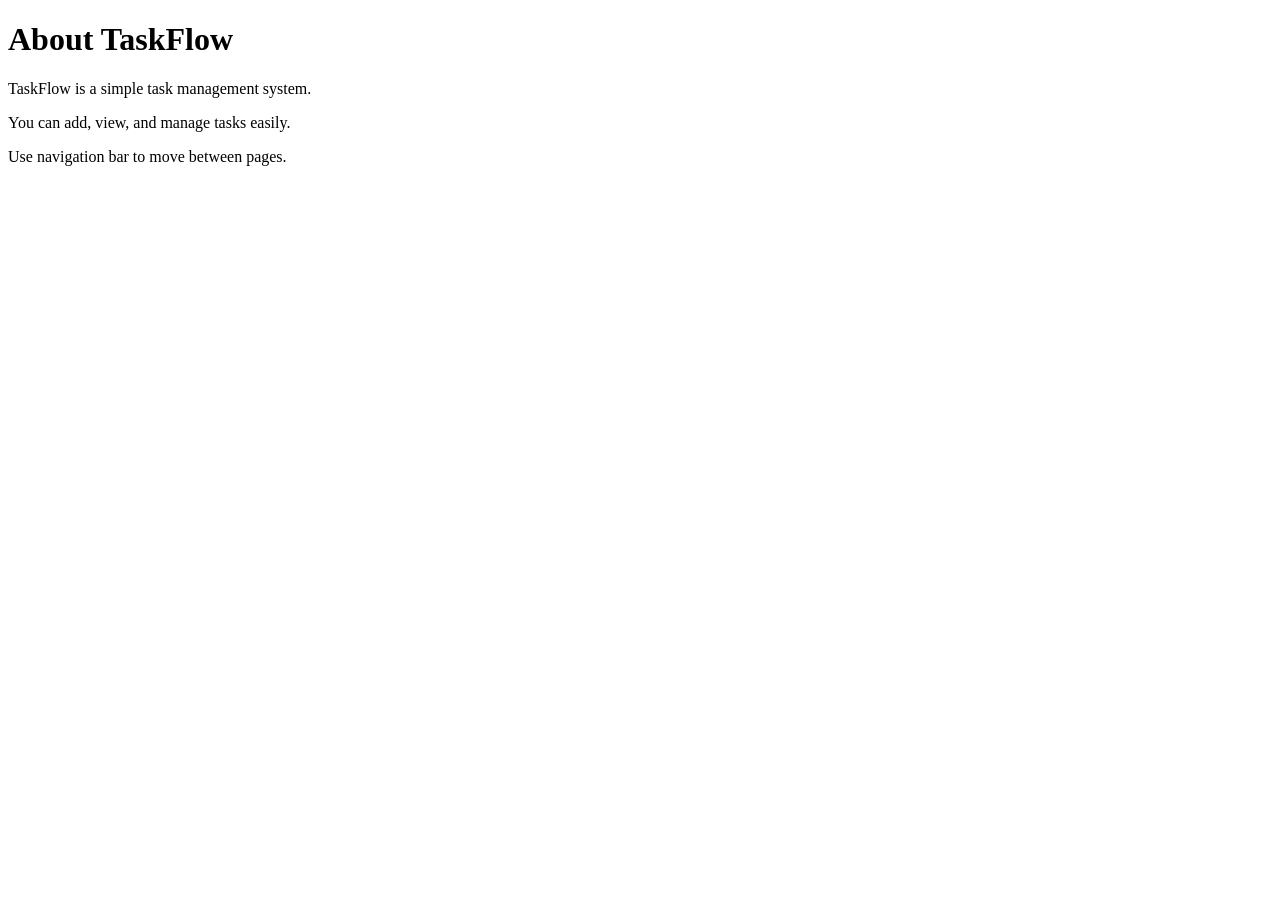
==== about.html @ 2f013977 "Add About page" ====
<!DOCTYPE html>
<html>
<head>
    <title>About TaskFlow</title>
    <link rel="stylesheet" href="style.css">
</head>
<body>

<header>
    <h1>About TaskFlow</h1>
</header>

<div class="container">
    <div class="card">
        <p>TaskFlow is a simple task management system.</p>
        <p>You can add, view, and manage tasks easily.</p>
        <p>Use navigation bar to move between pages.</p>
    </div>
</div>

</body>
</html>
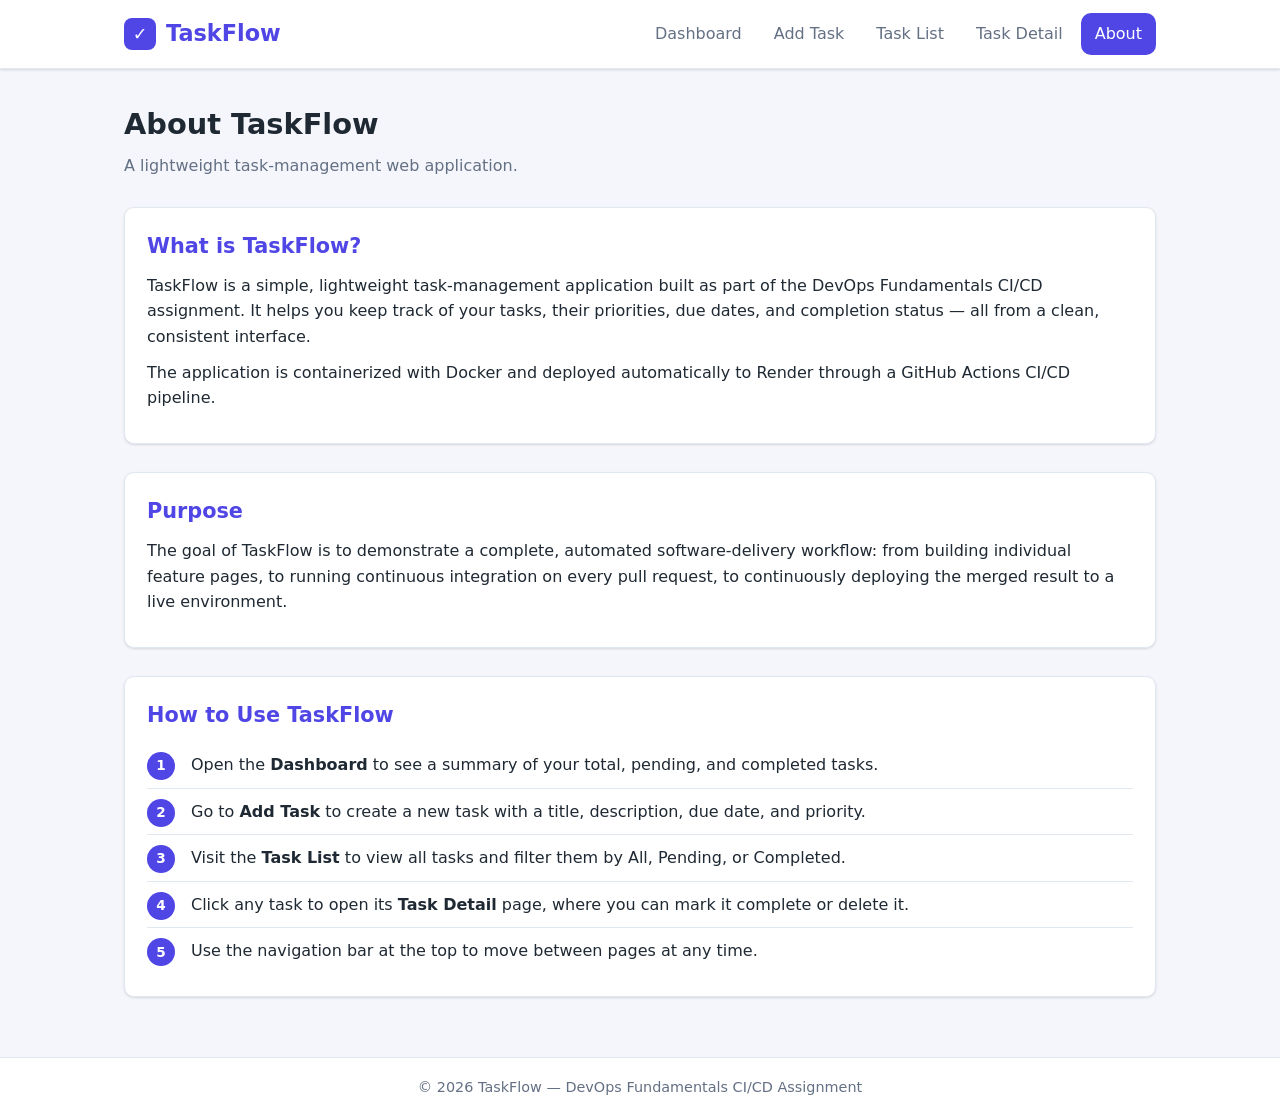
==== commit bfa78b6b: "Added About file" ====
--- a/about.html
+++ b/about.html
@@ -1,22 +1,67 @@
 <!DOCTYPE html>
-<html>
+<html lang="en">
 <head>
-    <title>About TaskFlow</title>
-    <link rel="stylesheet" href="style.css">
+  <meta charset="UTF-8" />
+  <meta name="viewport" content="width=device-width, initial-scale=1.0" />
+  <title>TaskFlow — About / Help</title>
+  <link rel="stylesheet" href="style.css" />
 </head>
 <body>
+  <header>
+    <div class="nav-container">
+      <a href="index.html" class="brand"><span class="logo">✓</span> TaskFlow</a>
+      <nav>
+        <ul>
+          <li><a href="index.html">Dashboard</a></li>
+          <li><a href="add-task.html">Add Task</a></li>
+          <li><a href="task-list.html">Task List</a></li>
+          <li><a href="task-detail.html">Task Detail</a></li>
+          <li><a href="about.html" class="active">About</a></li>
+        </ul>
+      </nav>
+    </div>
+  </header>
 
-<header>
-    <h1>About TaskFlow</h1>
-</header>
+  <main>
+    <h1 class="page-title">About TaskFlow</h1>
+    <p class="page-subtitle">A lightweight task-management web application.</p>
 
-<div class="container">
-    <div class="card">
-        <p>TaskFlow is a simple task management system.</p>
-        <p>You can add, view, and manage tasks easily.</p>
-        <p>Use navigation bar to move between pages.</p>
+    <div class="card about-section">
+      <h2>What is TaskFlow?</h2>
+      <p>
+        TaskFlow is a simple, lightweight task-management application built as part of the
+        DevOps Fundamentals CI/CD assignment. It helps you keep track of your tasks, their
+        priorities, due dates, and completion status — all from a clean, consistent interface.
+      </p>
+      <p>
+        The application is containerized with Docker and deployed automatically to Render
+        through a GitHub Actions CI/CD pipeline.
+      </p>
     </div>
-</div>
 
+    <div class="card about-section">
+      <h2>Purpose</h2>
+      <p>
+        The goal of TaskFlow is to demonstrate a complete, automated software-delivery workflow:
+        from building individual feature pages, to running continuous integration on every pull
+        request, to continuously deploying the merged result to a live environment.
+      </p>
+    </div>
+
+    <div class="card about-section">
+      <h2>How to Use TaskFlow</h2>
+      <ol class="steps">
+        <li>Open the <strong>Dashboard</strong> to see a summary of your total, pending, and completed tasks.</li>
+        <li>Go to <strong>Add Task</strong> to create a new task with a title, description, due date, and priority.</li>
+        <li>Visit the <strong>Task List</strong> to view all tasks and filter them by All, Pending, or Completed.</li>
+        <li>Click any task to open its <strong>Task Detail</strong> page, where you can mark it complete or delete it.</li>
+        <li>Use the navigation bar at the top to move between pages at any time.</li>
+      </ol>
+    </div>
+  </main>
+
+  <footer>
+    &copy; 2026 TaskFlow — DevOps Fundamentals CI/CD Assignment
+  </footer>
 </body>
 </html>
--- a/style.css
+++ b/style.css
@@ -0,0 +1,410 @@
+/* ============================================================
+   TaskFlow - Shared Stylesheet (style.css)
+   Consistent look & feel across all five pages.
+   ============================================================ */
+
+:root {
+  --bg: #f4f6fb;
+  --surface: #ffffff;
+  --primary: #4f46e5;
+  --primary-dark: #4338ca;
+  --text: #1f2933;
+  --muted: #647084;
+  --border: #e2e8f0;
+  --success: #16a34a;
+  --warning: #d97706;
+  --danger: #dc2626;
+  --high: #dc2626;
+  --medium: #d97706;
+  --low: #16a34a;
+  --radius: 10px;
+  --shadow: 0 1px 3px rgba(16, 24, 40, 0.08), 0 1px 2px rgba(16, 24, 40, 0.06);
+}
+
+* {
+  box-sizing: border-box;
+  margin: 0;
+  padding: 0;
+}
+
+body {
+  font-family: "Segoe UI", system-ui, -apple-system, Roboto, Helvetica, Arial, sans-serif;
+  background: var(--bg);
+  color: var(--text);
+  line-height: 1.6;
+  min-height: 100vh;
+  display: flex;
+  flex-direction: column;
+}
+
+/* ---------- Header & Navigation ---------- */
+header {
+  background: var(--surface);
+  border-bottom: 1px solid var(--border);
+  box-shadow: var(--shadow);
+}
+
+.nav-container {
+  max-width: 1080px;
+  margin: 0 auto;
+  padding: 0 24px;
+  display: flex;
+  align-items: center;
+  justify-content: space-between;
+  flex-wrap: wrap;
+}
+
+.brand {
+  display: flex;
+  align-items: center;
+  gap: 10px;
+  padding: 16px 0;
+  font-size: 1.4rem;
+  font-weight: 700;
+  color: var(--primary);
+  text-decoration: none;
+}
+
+.brand .logo {
+  width: 32px;
+  height: 32px;
+  background: var(--primary);
+  color: #fff;
+  border-radius: 8px;
+  display: grid;
+  place-items: center;
+  font-size: 1.1rem;
+}
+
+nav ul {
+  list-style: none;
+  display: flex;
+  gap: 4px;
+  flex-wrap: wrap;
+}
+
+nav a {
+  display: block;
+  padding: 8px 14px;
+  border-radius: var(--radius);
+  text-decoration: none;
+  color: var(--muted);
+  font-weight: 500;
+  transition: background 0.15s, color 0.15s;
+}
+
+nav a:hover {
+  background: var(--bg);
+  color: var(--text);
+}
+
+nav a.active {
+  background: var(--primary);
+  color: #fff;
+}
+
+/* ---------- Layout ---------- */
+main {
+  flex: 1;
+  max-width: 1080px;
+  width: 100%;
+  margin: 0 auto;
+  padding: 32px 24px;
+}
+
+.page-title {
+  font-size: 1.8rem;
+  margin-bottom: 6px;
+}
+
+.page-subtitle {
+  color: var(--muted);
+  margin-bottom: 28px;
+}
+
+/* ---------- Cards & Stat Grid ---------- */
+.stat-grid {
+  display: grid;
+  grid-template-columns: repeat(auto-fit, minmax(200px, 1fr));
+  gap: 18px;
+  margin-bottom: 32px;
+}
+
+.card {
+  background: var(--surface);
+  border: 1px solid var(--border);
+  border-radius: var(--radius);
+  padding: 22px;
+  box-shadow: var(--shadow);
+}
+
+.stat-card .stat-value {
+  font-size: 2.4rem;
+  font-weight: 700;
+  line-height: 1;
+}
+
+.stat-card .stat-label {
+  color: var(--muted);
+  margin-top: 6px;
+  font-size: 0.95rem;
+}
+
+.stat-card.total .stat-value { color: var(--primary); }
+.stat-card.pending .stat-value { color: var(--warning); }
+.stat-card.completed .stat-value { color: var(--success); }
+
+.welcome {
+  background: linear-gradient(135deg, var(--primary), var(--primary-dark));
+  color: #fff;
+  border-radius: var(--radius);
+  padding: 28px;
+  margin-bottom: 32px;
+  box-shadow: var(--shadow);
+}
+
+.welcome h2 { font-size: 1.5rem; margin-bottom: 6px; }
+.welcome p { opacity: 0.9; }
+
+/* ---------- Quick Links ---------- */
+.link-grid {
+  display: grid;
+  grid-template-columns: repeat(auto-fit, minmax(220px, 1fr));
+  gap: 16px;
+}
+
+.link-card {
+  display: block;
+  text-decoration: none;
+  color: inherit;
+  transition: transform 0.15s, box-shadow 0.15s;
+}
+
+.link-card:hover {
+  transform: translateY(-2px);
+  box-shadow: 0 6px 16px rgba(16, 24, 40, 0.12);
+}
+
+.link-card h3 { color: var(--primary); margin-bottom: 4px; }
+.link-card p { color: var(--muted); font-size: 0.92rem; }
+
+/* ---------- Forms ---------- */
+.form-card { max-width: 620px; }
+
+.form-group {
+  margin-bottom: 20px;
+}
+
+label {
+  display: block;
+  font-weight: 600;
+  margin-bottom: 6px;
+  font-size: 0.95rem;
+}
+
+input[type="text"],
+input[type="date"],
+textarea,
+select {
+  width: 100%;
+  padding: 10px 12px;
+  border: 1px solid var(--border);
+  border-radius: var(--radius);
+  font-size: 1rem;
+  font-family: inherit;
+  background: #fff;
+  color: var(--text);
+  transition: border-color 0.15s, box-shadow 0.15s;
+}
+
+input:focus,
+textarea:focus,
+select:focus {
+  outline: none;
+  border-color: var(--primary);
+  box-shadow: 0 0 0 3px rgba(79, 70, 229, 0.15);
+}
+
+textarea { resize: vertical; min-height: 96px; }
+
+.form-actions {
+  display: flex;
+  gap: 12px;
+  margin-top: 8px;
+}
+
+/* ---------- Buttons ---------- */
+.btn {
+  display: inline-block;
+  padding: 10px 18px;
+  border: none;
+  border-radius: var(--radius);
+  font-size: 0.95rem;
+  font-weight: 600;
+  cursor: pointer;
+  text-decoration: none;
+  text-align: center;
+  transition: background 0.15s, opacity 0.15s;
+}
+
+.btn-primary { background: var(--primary); color: #fff; }
+.btn-primary:hover { background: var(--primary-dark); }
+
+.btn-secondary { background: var(--bg); color: var(--text); border: 1px solid var(--border); }
+.btn-secondary:hover { background: #e9edf5; }
+
+.btn-success { background: var(--success); color: #fff; }
+.btn-success:hover { opacity: 0.9; }
+
+.btn-danger { background: var(--danger); color: #fff; }
+.btn-danger:hover { opacity: 0.9; }
+
+.btn-sm { padding: 6px 12px; font-size: 0.85rem; }
+
+/* ---------- Filter Buttons ---------- */
+.filter-bar {
+  display: flex;
+  gap: 8px;
+  margin-bottom: 18px;
+  flex-wrap: wrap;
+}
+
+.filter-btn {
+  padding: 7px 16px;
+  border: 1px solid var(--border);
+  background: var(--surface);
+  border-radius: 999px;
+  cursor: pointer;
+  font-weight: 500;
+  color: var(--muted);
+  transition: all 0.15s;
+}
+
+.filter-btn:hover { border-color: var(--primary); color: var(--primary); }
+.filter-btn.active { background: var(--primary); border-color: var(--primary); color: #fff; }
+
+/* ---------- Tables ---------- */
+.table-wrap {
+  background: var(--surface);
+  border: 1px solid var(--border);
+  border-radius: var(--radius);
+  overflow: hidden;
+  box-shadow: var(--shadow);
+}
+
+table {
+  width: 100%;
+  border-collapse: collapse;
+}
+
+th, td {
+  text-align: left;
+  padding: 13px 16px;
+  border-bottom: 1px solid var(--border);
+}
+
+th {
+  background: #f8fafc;
+  font-size: 0.8rem;
+  text-transform: uppercase;
+  letter-spacing: 0.04em;
+  color: var(--muted);
+}
+
+tbody tr:last-child td { border-bottom: none; }
+tbody tr:hover { background: #f8fafc; }
+
+td a { color: var(--primary); text-decoration: none; font-weight: 500; }
+td a:hover { text-decoration: underline; }
+
+/* ---------- Badges ---------- */
+.badge {
+  display: inline-block;
+  padding: 3px 10px;
+  border-radius: 999px;
+  font-size: 0.78rem;
+  font-weight: 600;
+}
+
+.badge-high { background: #fee2e2; color: var(--high); }
+.badge-medium { background: #fef3c7; color: var(--medium); }
+.badge-low { background: #dcfce7; color: var(--low); }
+
+.badge-pending { background: #fef3c7; color: var(--warning); }
+.badge-completed { background: #dcfce7; color: var(--success); }
+
+/* ---------- Task Detail ---------- */
+.detail-card { max-width: 640px; }
+
+.detail-row {
+  display: flex;
+  padding: 14px 0;
+  border-bottom: 1px solid var(--border);
+}
+
+.detail-row:last-child { border-bottom: none; }
+
+.detail-label {
+  width: 140px;
+  font-weight: 600;
+  color: var(--muted);
+  flex-shrink: 0;
+}
+
+.detail-value { flex: 1; }
+
+/* ---------- About / Help ---------- */
+.about-section { margin-bottom: 28px; }
+.about-section h2 { color: var(--primary); margin-bottom: 10px; font-size: 1.3rem; }
+.about-section p { margin-bottom: 10px; }
+
+.steps {
+  list-style: none;
+  counter-reset: step;
+}
+
+.steps li {
+  counter-increment: step;
+  position: relative;
+  padding: 10px 0 10px 44px;
+  border-bottom: 1px solid var(--border);
+}
+
+.steps li:last-child { border-bottom: none; }
+
+.steps li::before {
+  content: counter(step);
+  position: absolute;
+  left: 0;
+  top: 10px;
+  width: 28px;
+  height: 28px;
+  background: var(--primary);
+  color: #fff;
+  border-radius: 50%;
+  display: grid;
+  place-items: center;
+  font-size: 0.85rem;
+  font-weight: 700;
+}
+
+/* ---------- Footer ---------- */
+footer {
+  background: var(--surface);
+  border-top: 1px solid var(--border);
+  text-align: center;
+  padding: 18px;
+  color: var(--muted);
+  font-size: 0.9rem;
+  margin-top: auto;
+}
+
+/* ---------- Responsive ---------- */
+@media (max-width: 640px) {
+  .nav-container { flex-direction: column; align-items: flex-start; gap: 8px; }
+  nav ul { width: 100%; }
+  .detail-row { flex-direction: column; }
+  .detail-label { width: auto; margin-bottom: 4px; }
+  table { font-size: 0.9rem; }
+  th, td { padding: 10px; }
+}
